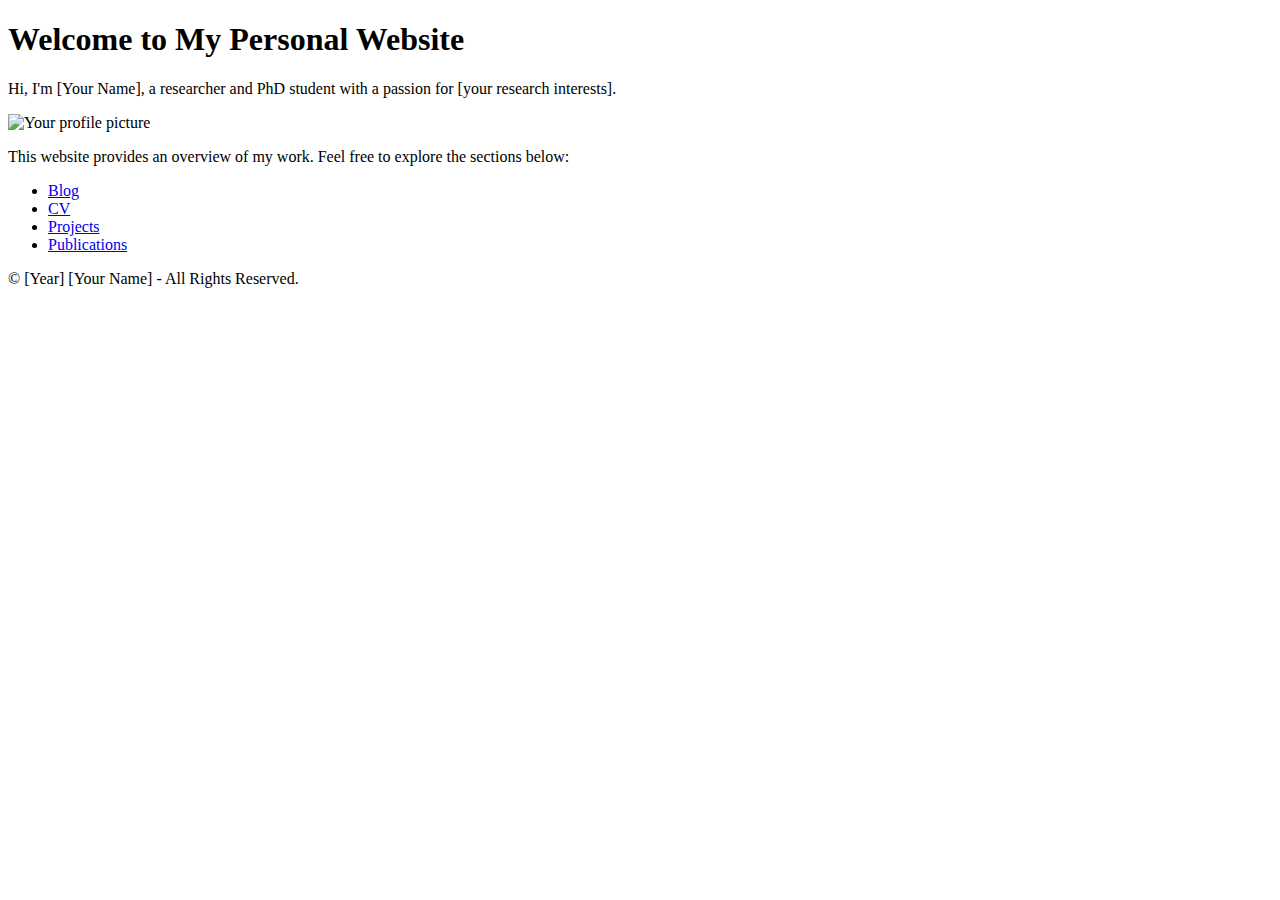
==== index.html @ 4cb52466 "Create index.html" ====
<!DOCTYPE html>
<html lang="en">
<head>
    <meta charset="UTF-8">
    <meta name="viewport" content="width=device-width, initial-scale=1.0">
    <meta http-equiv="X-UA-Compatible" content="ie=edge">
    <title>Your Name - Home</title>
    <link rel="stylesheet" href="style.css">
</head>
<body>
    <header>
        <h1>Welcome to My Personal Website</h1>
        <p>Hi, I'm [Your Name], a researcher and PhD student with a passion for [your research interests].</p>
    </header>

    <section id="profile">
        <img src="profile.jpg" alt="Your profile picture" class="profile-pic">
        <p>This website provides an overview of my work. Feel free to explore the sections below:</p>
    </section>

    <nav>
        <ul>
            <li><a href="blog.html">Blog</a></li>
            <li><a href="cv.html">CV</a></li>
            <li><a href="projects.html">Projects</a></li>
            <li><a href="publications.html">Publications</a></li>
        </ul>
    </nav>

    <footer>
        <p>© [Year] [Your Name] - All Rights Reserved.</p>
    </footer>
</body>
</html>
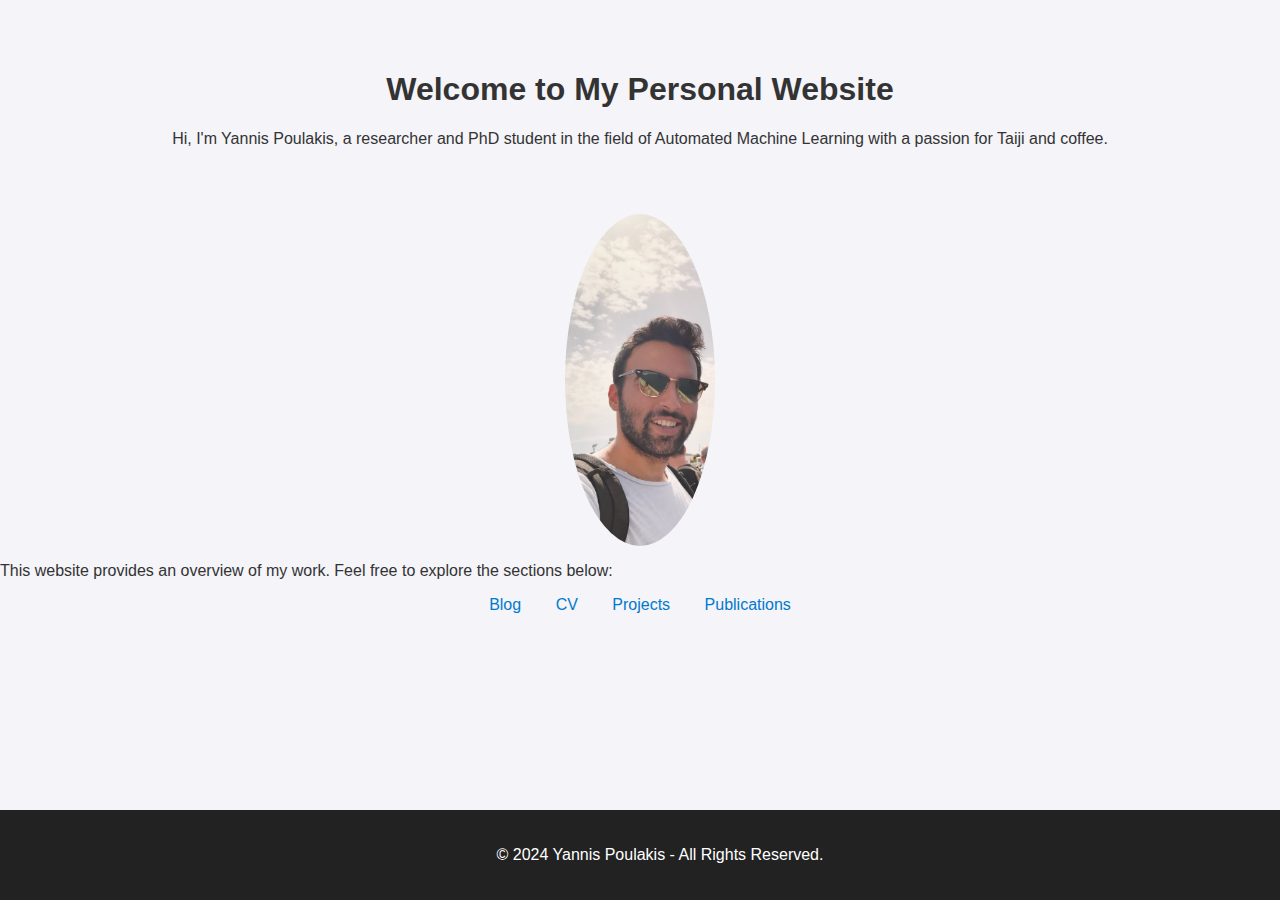
==== commit 157158c4: "Update index.html" ====
--- a/index.html
+++ b/index.html
@@ -10,11 +10,11 @@
 <body>
     <header>
         <h1>Welcome to My Personal Website</h1>
-        <p>Hi, I'm [Your Name], a researcher and PhD student with a passion for [your research interests].</p>
+        <p>Hi, I'm Yannis Poulakis, a researcher and PhD student in the field of Automated Machine Learning with a passion for Taiji and coffee.</p>
     </header>
 
     <section id="profile">
-        <img src="profile.jpg" alt="Your profile picture" class="profile-pic">
+        <img src="poulakis_profile_pic.jpg" alt="Your profile picture" class="profile-pic">
         <p>This website provides an overview of my work. Feel free to explore the sections below:</p>
     </section>
 
@@ -28,7 +28,7 @@
     </nav>
 
     <footer>
-        <p>© [Year] [Your Name] - All Rights Reserved.</p>
+        <p>© 2024 Yannis Poulakis - All Rights Reserved.</p>
     </footer>
 </body>
 </html>
--- a/style.css
+++ b/style.css
@@ -0,0 +1,45 @@
+body {
+    font-family: Arial, sans-serif;
+    margin: 0;
+    padding: 0;
+    background-color: #f4f4f9;
+    color: #333;
+}
+
+header {
+    text-align: center;
+    padding: 50px;
+}
+
+.profile-pic {
+    display: block;
+    margin: 0 auto;
+    width: 150px;
+    border-radius: 50%;
+}
+
+nav ul {
+    list-style-type: none;
+    padding: 0;
+    text-align: center;
+}
+
+nav ul li {
+    display: inline-block;
+    margin: 0 15px;
+}
+
+nav ul li a {
+    text-decoration: none;
+    color: #007acc;
+}
+
+footer {
+    text-align: center;
+    padding: 20px;
+    background-color: #222;
+    color: #fff;
+    position: fixed;
+    width: 100%;
+    bottom: 0;
+}
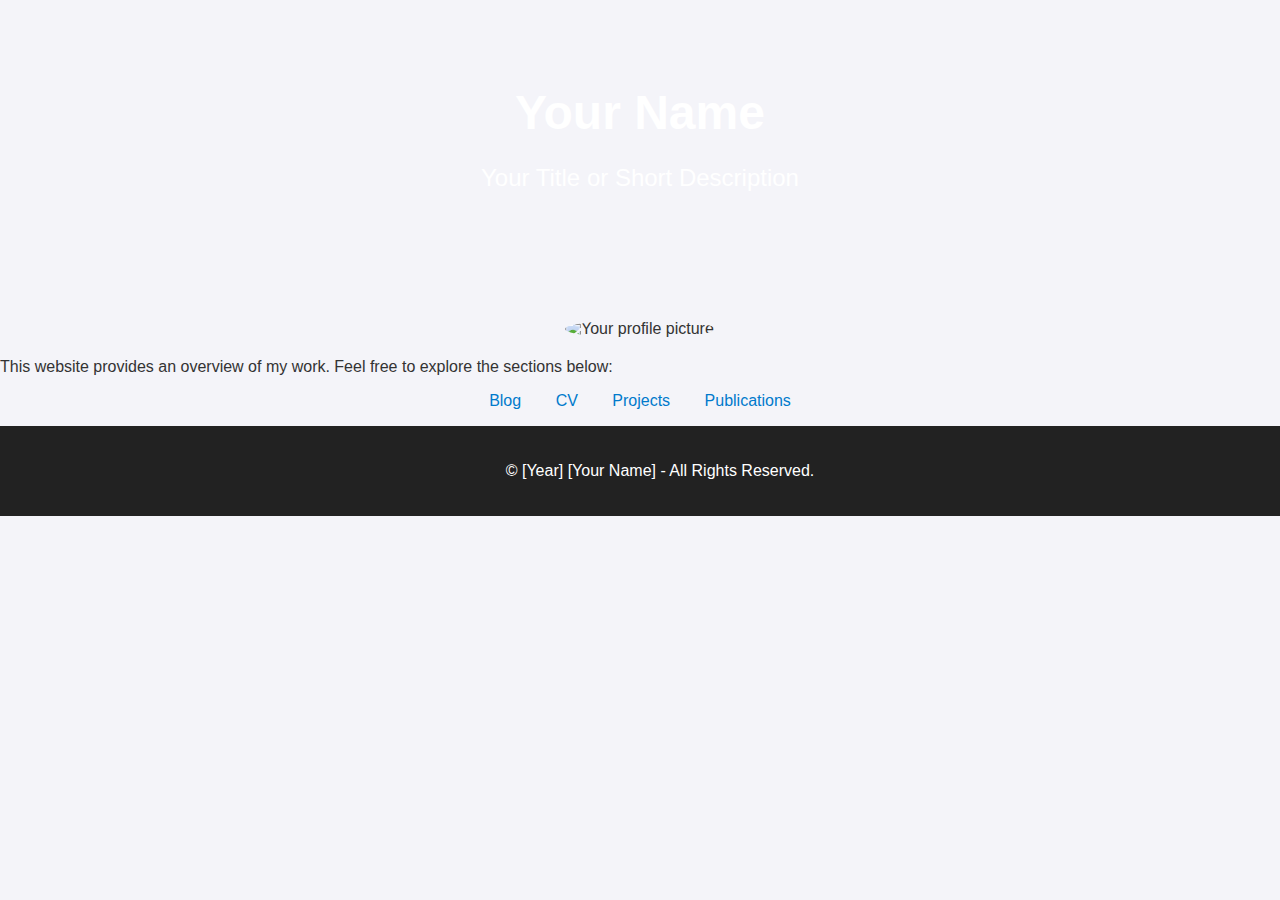
==== commit adef5f6e: "Update index.html" ====
--- a/index.html
+++ b/index.html
@@ -8,13 +8,15 @@
     <link rel="stylesheet" href="style.css">
 </head>
 <body>
-    <header>
-        <h1>Welcome to My Personal Website</h1>
-        <p>Hi, I'm Yannis Poulakis, a researcher and PhD student in the field of Automated Machine Learning with a passion for Taiji and coffee.</p>
+    <header class="page-header">
+        <div class="header-content">
+            <h1>Your Name</h1>
+            <p>Your Title or Short Description</p>
+        </div>
     </header>
 
     <section id="profile">
-        <img src="poulakis_profile_pic.jpg" alt="Your profile picture" class="profile-pic">
+        <img src="profile.jpg" alt="Your profile picture" class="profile-pic">
         <p>This website provides an overview of my work. Feel free to explore the sections below:</p>
     </section>
 
@@ -28,7 +30,7 @@
     </nav>
 
     <footer>
-        <p>© 2024 Yannis Poulakis - All Rights Reserved.</p>
+        <p>© [Year] [Your Name] - All Rights Reserved.</p>
     </footer>
 </body>
 </html>
--- a/style.css
+++ b/style.css
@@ -1,3 +1,4 @@
+/* General styling for body and layout */
 body {
     font-family: Arial, sans-serif;
     margin: 0;
@@ -6,14 +7,35 @@
     color: #333;
 }
 
-header {
-    text-align: center;
-    padding: 50px;
+/* Header with background image */
+.page-header {
+    background-image: url('header-background.jpg'); /* Replace with your image name */
+    background-size: cover;
+    background-position: center;
+    height: 300px;
+    display: flex;
+    align-items: center;
+    justify-content: center;
+    color: white;
 }
 
+.header-content {
+    text-align: center;
+}
+
+.page-header h1 {
+    font-size: 3em;
+    margin: 0;
+}
+
+.page-header p {
+    font-size: 1.5em;
+}
+
+/* Rest of the styles */
 .profile-pic {
     display: block;
-    margin: 0 auto;
+    margin: 20px auto;
     width: 150px;
     border-radius: 50%;
 }
@@ -39,7 +61,7 @@
     padding: 20px;
     background-color: #222;
     color: #fff;
-    position: fixed;
+    position: relative;
+    bottom: 0;
     width: 100%;
-    bottom: 0;
 }
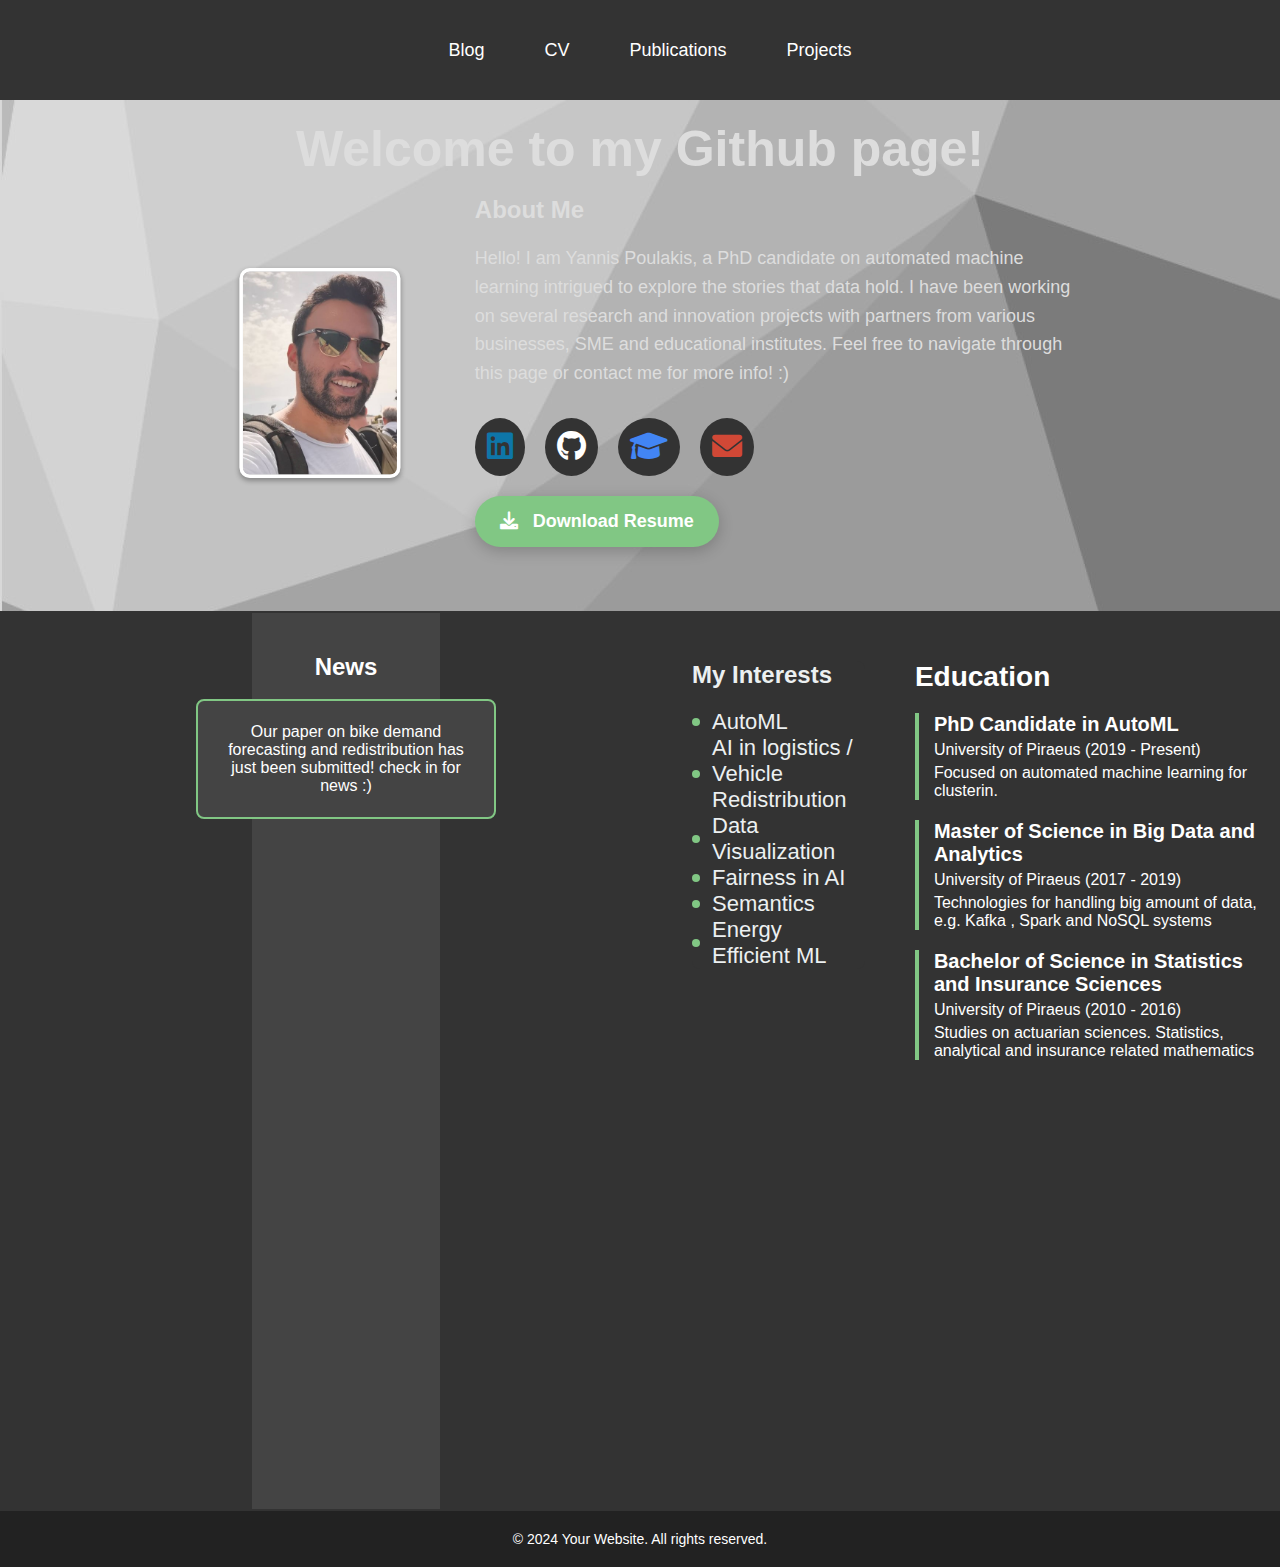
==== commit 8ee7444a: "Initial Commit" ====
--- a/index.html
+++ b/index.html
@@ -1,36 +1,110 @@
 <!DOCTYPE html>
-<html lang="en">
+<html lang="en" xmlns="http://www.w3.org/1999/html">
 <head>
     <meta charset="UTF-8">
     <meta name="viewport" content="width=device-width, initial-scale=1.0">
-    <meta http-equiv="X-UA-Compatible" content="ie=edge">
-    <title>Your Name - Home</title>
-    <link rel="stylesheet" href="style.css">
+    <meta name="description" content="Simple Website with Dark Background and Navigation">
+    <title>Simple Website</title>
+    <link rel="stylesheet" href="styles.css">
+	<link rel="stylesheet" href="https://cdnjs.cloudflare.com/ajax/libs/font-awesome/6.0.0-beta3/css/all.min.css">
 </head>
 <body>
-    <header class="page-header">
-        <div class="header-content">
-            <h1>Your Name</h1>
-            <p>Your Title or Short Description</p>
-        </div>
-    </header>
 
-    <section id="profile">
-        <img src="profile.jpg" alt="Your profile picture" class="profile-pic">
-        <p>This website provides an overview of my work. Feel free to explore the sections below:</p>
-    </section>
-
+<header>
     <nav>
         <ul>
-            <li><a href="blog.html">Blog</a></li>
-            <li><a href="cv.html">CV</a></li>
-            <li><a href="projects.html">Projects</a></li>
-            <li><a href="publications.html">Publications</a></li>
+            <li><a href="#about">Blog</a></li>
+            <li><a href="#news">CV</a></li>
+            <li><a href="#publications">Publications</a></li>
+            <li><a href="#projects">Projects</a></li>
+
         </ul>
     </nav>
+</header>
 
-    <footer>
-        <p>© [Year] [Your Name] - All Rights Reserved.</p>
-    </footer>
+
+<section id="about">
+    <h1 style="text-align:center; font-size:50px;">Welcome to my Github page!</h1>
+    <br>
+    <div class="about-container">
+        <img src="poulakis_profile_pic.jpg" alt="Profile Picture" class="profile-pic">
+        <div class="about-text">
+            <h2>About Me</h2>
+            <p>Hello! I am Yannis Poulakis, a PhD candidate on automated machine learning intrigued to explore the stories
+                that data hold. I have been working on several research and innovation projects with partners from
+                various businesses, SME and educational institutes. Feel free to navigate through this page or contact
+                me for more info! :)
+            </p>
+			<!-- Social Media Links (Icons) -->
+            <div class="social-links">
+                <a href="https://www.linkedin.com/in/yannis-poulakis" target="_blank" class="social-icon linkedin">
+                    <i class="fab fa-linkedin"></i>
+                </a>
+                <a href="https://github.com/yannispoulakis" target="_blank" class="social-icon github">
+                    <i class="fab fa-github"></i>
+                </a>
+                <a href="https://scholar.google.com/citations?user=0Z4P9RIAAAAJ&hl=en" target="_blank" class="social-icon scholar">
+                    <i class="fas fa-graduation-cap"></i> <!-- You can also use the 'fa-graduation-cap' or other icons -->
+                </a>
+                <a href="mailto:giannispoy@gmail.com" class="social-icon email">
+                    <i class="fas fa-envelope"></i>
+                </a>
+            </div>
+              <a href="path/to/your/resume.pdf" download="Resume" class="fancy-download-btn">
+                  <i class="fas fa-download"></i> Download Resume
+    </a>
+        </div>
+    </div>
+</section>
+<div class="sections-container">
+    <section id="news" >
+        <h2>News</h2>
+        <br>
+        <div class="inner-rectangle">
+            <p>Our paper on bike demand forecasting and redistribution has just been submitted! check in for news :)</p>
+        </div>
+
+
+    </section>
+    <div class="center-container">
+        <div class="interests">
+            <h2>My Interests</h2>
+            <ul>
+                <li>AutoML</li>
+                <li>AI in logistics / Vehicle Redistribution</li>
+                <li>Data Visualization</li>
+                <li>Fairness in AI</li>
+                <li>Semantics</li>
+                <li>Energy Efficient ML</li>
+            </ul>
+        </div>
+        <section id="education-section">
+              <h2>Education</h2>
+              <ul class="education-list">
+                <li>
+                  <h3>PhD Candidate in AutoML</h3>
+                  <p>University of Piraeus (2019 - Present)</p>
+                  <p>Focused on automated machine learning for clusterin.</p>
+                </li>
+                <li>
+                  <h3>Master of Science in Big Data and Analytics</h3>
+                  <p>University of Piraeus (2017 - 2019)</p>
+                  <p>Technologies for handling big amount of data, e.g. Kafka , Spark and NoSQL systems</p>
+                </li>
+                <li>
+                  <h3>Bachelor of Science in Statistics and Insurance Sciences</h3>
+                  <p>University of Piraeus (2010 - 2016)</p>
+                  <p>Studies on actuarian sciences. Statistics, analytical and insurance related mathematics</p>
+                </li>
+              </ul>
+            </section>
+    </div>
+</div>
+
+
+<footer>
+    <p>&copy; 2024 Your Website. All rights reserved.</p>
+</footer>
 </body>
 </html>
+
--- a/styles.css
+++ b/styles.css
@@ -0,0 +1,371 @@
+/* General Reset for margins and padding */
+* {
+    margin: 0;
+    padding: 0;
+    box-sizing: border-box;
+}
+
+body {
+    font-family: Arial, sans-serif;
+    background-color: #333; /* Dark background */
+    color: #fff; /* White text */
+    padding-top: 60px; /* Space for the header */
+    min-height: 100vh;
+    display: flex;
+    flex-direction: column;
+    justify-content: space-between;
+	flex:1;
+}
+
+/* Header and Navigation */
+header {
+    background-color: #333;
+    height: 100px;
+    display: flex;
+    justify-content: center;
+    align-items: center;
+    position: fixed;
+    top: 0;
+    left: 0;
+    right: 0;
+    z-index: 1000;
+}
+
+nav ul {
+    list-style: none;
+    display: flex;
+    justify-content: center;
+    margin: 0;
+    padding: 0;
+}
+
+nav ul li {
+
+    margin-left: 20px;
+}
+
+nav ul li a {
+    text-decoration: none;
+    color: #fff;
+    font-size: 18px;
+    padding: 20px;
+    display: block;
+    height: 100%;
+    line-height: 50px;
+}
+
+nav ul li a:hover {
+    color: #ffa500;
+}
+
+/* About Section */
+#about {
+    background-color: #444; /* Slightly lighter background */
+    color: #ddd;
+    padding: 60px 20px;
+    background-image: url("bg.jpg");
+
+}
+
+.about-container {
+    display: flex;
+    justify-content: center;
+    align-items: center;
+    gap: 40px;
+    flex-wrap: wrap;
+    text-align: left;
+
+}
+
+.profile-pic {
+    scale: 0.7;
+    width: 200x;
+    height: 300px;
+    border-radius: 15px;
+    object-fit: contain;
+    border: 5px solid #fff;
+    box-shadow: 0 4px 8px rgba(0, 0, 0, 0.3);
+    transition: transform 0.3s ease, box-shadow 0.3s ease;
+}
+
+.profile-pic:hover {
+    transform: scale(1.1);
+    box-shadow: 0 8px 16px rgba(0, 0, 0, 0.4);
+}
+
+.about-text {
+    max-width: 600px;
+}
+
+.about-text h2 {
+    font-size: 24px;
+    margin-bottom: 20px;
+}
+
+.about-text p {
+    font-size: 18px;
+    line-height: 1.6;
+}
+
+.social-links {
+    margin-top: 30px;
+    display: flex;
+    justify-content: flex-start;
+    gap: 20px;
+}
+
+.social-icon {
+    font-size: 30px;
+    color: #fff;
+    background-color: #333;
+    padding: 12px;
+    border-radius: 50%;
+    transition: background-color 0.3s, transform 0.3s;
+}
+
+.social-icon:hover {
+    background-color: #ffa500; /* Highlight color on hover */
+    transform: scale(1.1);
+}
+
+.social-icon.linkedin {
+    color: #0e76a8;
+}
+
+.social-icon.github {
+    color: #FFFFFF;
+}
+
+.social-icon.scholar {
+    color: #4285F4; /* You can use a Google Scholar color or leave it neutral */
+}
+
+.social-icon.email {
+    color: #d14836;
+}
+
+.sections-container {
+    display: flex;
+    height: 100vh; /* Full viewport height */
+    gap: 0px; /* Space between news and middle section */
+
+}
+
+.middle-section {
+    display: flex;
+    flex-direction: column;
+    justify-content: space-between;
+    width: 35%; /* Takes 70% of the container width */
+    color: #b3b6ba;
+}
+/* News Section */
+#news {
+    background-color: #444;
+    color: #fff;
+    padding: 40px 20px;
+    display: flex;
+    flex-direction: column;
+    align-items: center;
+    text-align: center;
+    width: 15%; /* Takes 30% of the container width */
+    margin-left:250px;
+    margin-right: 200px;
+    border: 2px solid #333;
+
+}
+
+.inner-rectangle {
+    border: 2px solid #81c784;
+    padding: 20px;
+    width: 300px; /* Fixed width */
+    height: 120px; /* Fixed height */
+    display: flex; /* Flexbox for centering content inside */
+    justify-content: center; /* Centers the paragraph horizontally */
+    align-items: center; /* Centers the paragraph vertically */
+    border-radius: 8px; /* Optional: rounds the corners */
+    background-color: #444; /* Optional: background color for visibility */
+    margin-bottom: 10px;
+}
+
+
+/* Footer */
+footer {
+    background-color: #222;
+    color: #fff;
+    text-align: center;
+    padding: 20px;
+    font-size: 14px;
+    position: relative;
+    margin-top: auto;
+}
+
+/* SkillsSection */
+#skills-section {
+    padding:  40px 20px;
+    background-color: #333;
+    color: #fff;
+
+}
+#skills-section h2 {
+  font-size: 28px;
+  margin-bottom: 20px;
+  text-align: center;
+}
+.skills-grid {
+  display: grid;
+  grid-template-columns: repeat(3, 1fr);
+  gap: 30px;
+}
+
+.skill {
+  margin-bottom: 15px;
+}
+
+.skill-bar {
+  background-color: #333;
+  border-radius: 10px;
+  overflow: hidden;
+  position: relative;
+  height: 40px;
+}
+
+.skill-level {
+  background: linear-gradient(to right, #4caf50, #81c784);
+  height: 100%;
+  border-radius: 10px;
+  position: relative;
+  transition: 0.3s ease;
+}
+
+/* education section */
+#education-section {
+  padding: 0px 0px;
+  background-color: #333;
+  color: #fff;
+
+}
+
+#education-section h2 {
+  font-size: 28px;
+  margin-bottom: 20px;
+
+}
+
+.education-list {
+  list-style: none;
+  padding: 0;
+}
+
+.education-list li {
+  margin-bottom: 20px;
+  border-left: 4px solid #81c784;
+  padding-left: 15px;
+}
+
+.education-list h3 {
+  font-size: 20px;
+  margin-bottom: 5px;
+}
+
+.education-list p {
+  margin: 5px 0;
+}
+
+
+.center-container {
+    display: flex;
+    justify-content: center;
+    align-items: flex-start;
+    margin: 50px 0;
+}
+
+.interests, education {
+    background-color: #333; /* Dark background */
+    color: #ecf0f1; /* Light text */
+
+    margin: 0 50px; /* Space between the two containers */
+    border-radius: 8px; /* Rounded corners */
+    width: 300px; /* Fixed width for the containers */
+}
+
+.interests ul {
+    list-style-type: none; /* Remove default bullets */
+    padding: 0;
+    font-size: 22px; /* Adjust font size as needed */
+}
+
+.interests ul li {
+    position: relative; /* For positioning the custom bullet */
+    padding-left: 20px; /* Space for the custom bullet */
+}
+
+.interests li::before {
+    content: ''; /* Creates a pseudo-element */
+    position: absolute; /* Positioning the custom bullet */
+    left: 0; /* Aligns it to the left */
+    top: 50%; /* Centers it vertically */
+    transform: translateY(-50%); /* Adjusts vertical position */
+    width: 8px; /* Bullet width */
+    height: 8px; /* Bullet height */
+    border-radius: 50%; /* Makes it circular */
+    background-color: #81c784; /* Change this to your desired bullet color */
+}
+
+.interests h2 {
+    margin-bottom: 20px
+
+}
+
+#my-section {
+    padding: 20px;
+    display: flex;
+    justify-content: center; /* Centers the rectangle horizontally */
+    align-items: center; /* Centers the rectangle vertically */
+    height: calc(100vh - 100px); /* Adjust height to leave space for the header */
+    margin-top: 100px; /* Adds space for the header */
+}
+
+.fancy-download-btn {
+    display: inline-block;
+    padding: 15px 25px;
+    background-color: #81c784; /* Matches your contrast color */
+    color: #fff;
+    text-decoration: none;
+    border-radius: 50px; /* Rounder corners for a modern look */
+    font-size: 18px;
+    font-weight: bold;
+    box-shadow: 0 4px 15px rgba(0, 0, 0, 0.2); /* Add some shadow */
+    transition: all 0.3s ease; /* Smooth transition for hover effects */
+    margin-top: 20px;
+    position: relative;
+    overflow: hidden;
+}
+
+.fancy-download-btn i {
+    margin-right: 10px; /* Spacing between icon and text */
+}
+
+/* Add a hover effect */
+.fancy-download-btn:hover {
+    background-color: #66bb6a; /* Darker green on hover */
+    box-shadow: 0 6px 20px rgba(0, 0, 0, 0.3); /* Stronger shadow */
+    transform: translateY(-2px); /* Slight lift on hover */
+}
+
+/* Button animation: subtle expanding effect */
+.fancy-download-btn:before {
+    content: '';
+    position: absolute;
+    top: 50%;
+    left: 50%;
+    width: 300%;
+    height: 300%;
+    background-color: rgba(255, 255, 255, 0.15);
+    transform: translate(-50%, -50%) scale(0);
+    border-radius: 50%;
+    transition: transform 0.5s ease;
+}
+
+.fancy-download-btn:hover:before {
+    transform: translate(-50%, -50%) scale(1);
+}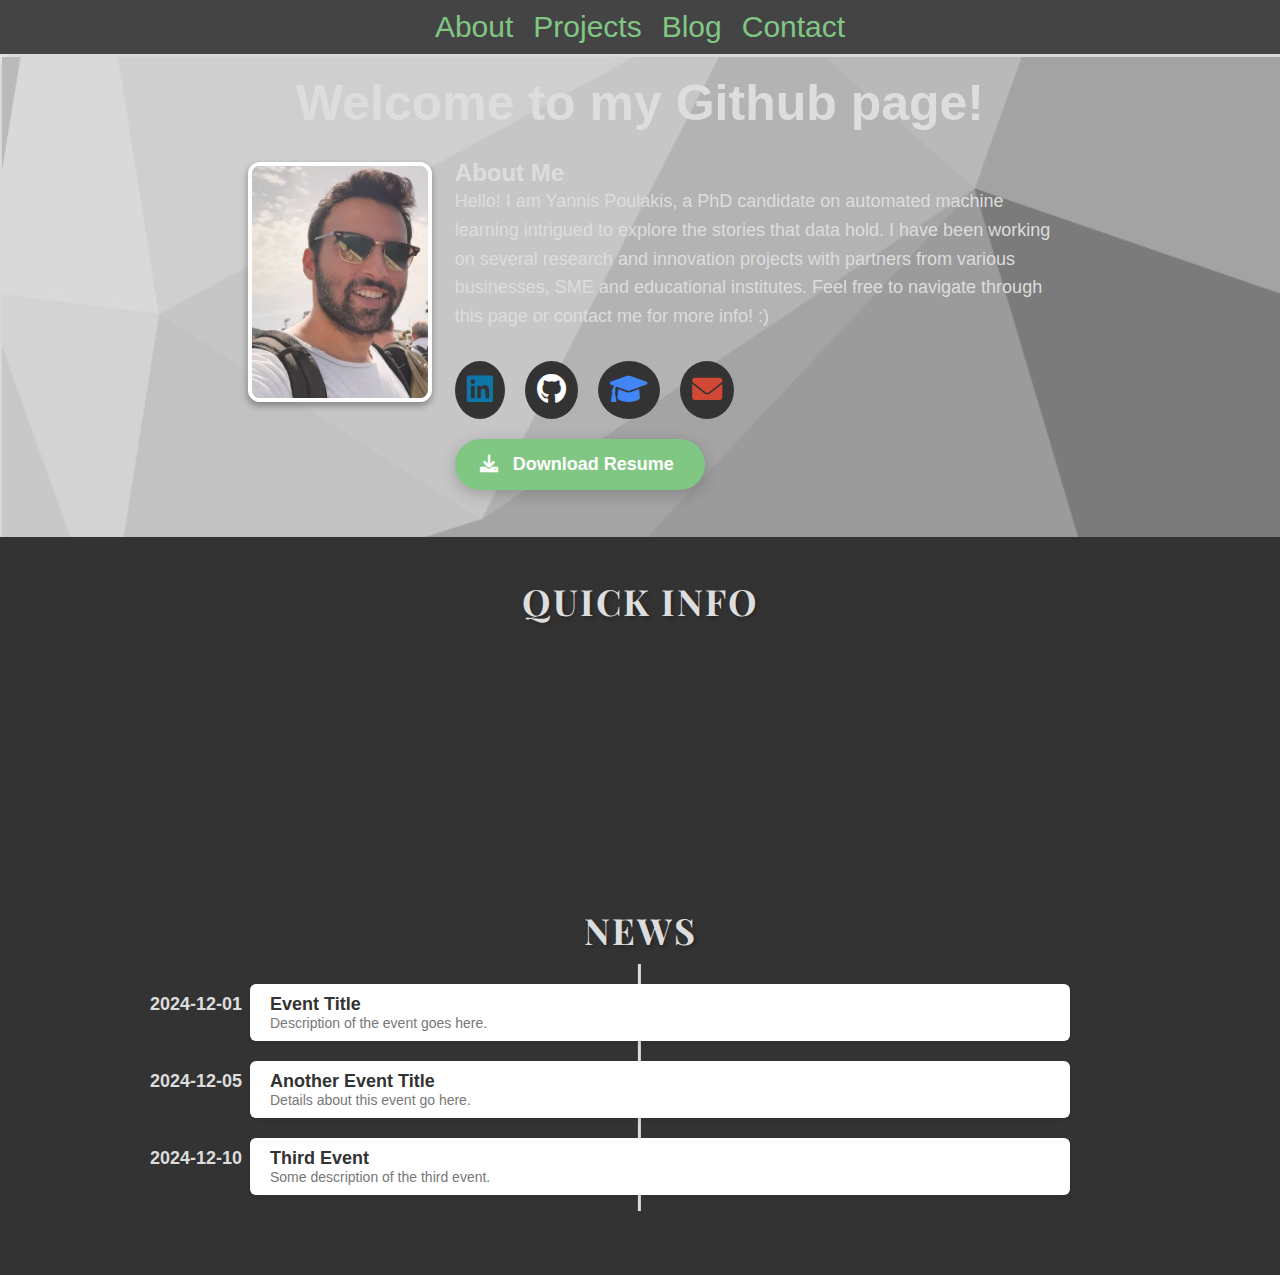
==== commit 9761c114: "new index page" ====
--- a/index.html
+++ b/index.html
@@ -1,31 +1,31 @@
 <!DOCTYPE html>
-<html lang="en" xmlns="http://www.w3.org/1999/html">
+<html lang="en">
 <head>
-    <meta charset="UTF-8">
-    <meta name="viewport" content="width=device-width, initial-scale=1.0">
-    <meta name="description" content="Simple Website with Dark Background and Navigation">
-    <title>Simple Website</title>
-    <link rel="stylesheet" href="styles.css">
-	<link rel="stylesheet" href="https://cdnjs.cloudflare.com/ajax/libs/font-awesome/6.0.0-beta3/css/all.min.css">
+  <meta charset="UTF-8">
+  <meta name="viewport" content="width=device-width, initial-scale=1.0">
+  <title>My Personal GitHub Page</title>
+  <link rel="stylesheet" href="style_2.css">
+  <link rel="stylesheet" href="css/main_page.css">
+  <link rel="stylesheet" href="https://cdnjs.cloudflare.com/ajax/libs/font-awesome/6.0.0-beta3/css/all.min.css">
+  <link href="https://fonts.googleapis.com/css2?family=Roboto:wght@700&family=Playfair+Display:wght@700&display=swap" rel="stylesheet">
+  <style>
+    /* Background color for the whole page */
+  </style>
 </head>
-<body>
-
-<header>
-    <nav>
-        <ul>
-            <li><a href="#about">Blog</a></li>
-            <li><a href="#news">CV</a></li>
-            <li><a href="#publications">Publications</a></li>
-            <li><a href="#projects">Projects</a></li>
-
-        </ul>
-    </nav>
-</header>
 
 
-<section id="about">
+<body>
+  <!-- Navigation Bar -->
+  <div class="navbar">
+      <a href="#about">About</a>
+      <a href="#projects">Projects</a>
+      <a href="#blog">Blog</a>
+      <a href="#contact">Contact</a>
+  </div>
+
+  <section id="about">
     <h1 style="text-align:center; font-size:50px;">Welcome to my Github page!</h1>
-    <br>
+
     <div class="about-container">
         <img src="poulakis_profile_pic.jpg" alt="Profile Picture" class="profile-pic">
         <div class="about-text">
@@ -50,61 +50,82 @@
                     <i class="fas fa-envelope"></i>
                 </a>
             </div>
-              <a href="path/to/your/resume.pdf" download="Resume" class="fancy-download-btn">
+              <a href="POULAKIS_YANNIS_CV.pdf" download="Yannis_Poulakis_CV" class="fancy-download-btn">
                   <i class="fas fa-download"></i> Download Resume
     </a>
         </div>
     </div>
 </section>
-<div class="sections-container">
-    <section id="news" >
-        <h2>News</h2>
-        <br>
-        <div class="inner-rectangle">
-            <p>Our paper on bike demand forecasting and redistribution has just been submitted! check in for news :)</p>
+
+<!-- Quick Resume Section -->
+  <div class="quick-resume">
+    <h2> Quick Info </h2>
+    <div class="cards-container">
+      <!-- Education Card -->
+      <div class="card">
+        <h3>Education</h3>
+        <ul>
+          <li>Bachelor of Science in Computer Science</li>
+          <li>University of XYZ</li>
+          <li>Graduated: 2020</li>
+        </ul>
+      </div>
+
+      <!-- Interests Card -->
+      <div class="card">
+        <h3>Interests</h3>
+        <ul>
+          <li>Data Science</li>
+          <li>Machine Learning</li>
+          <li>Dungeons & Dragons</li>
+        </ul>
+      </div>
+
+      <!-- Skills Card -->
+      <div class="card">
+        <h3>Skills</h3>
+        <ul>
+          <li>Python</li>
+          <li>Data Visualization</li>
+          <li>Clustering Algorithms</li>
+          <li>Web Development</li>
+        </ul>
+      </div>
         </div>
+  </div>
 
 
-    </section>
-    <div class="center-container">
-        <div class="interests">
-            <h2>My Interests</h2>
-            <ul>
-                <li>AutoML</li>
-                <li>AI in logistics / Vehicle Redistribution</li>
-                <li>Data Visualization</li>
-                <li>Fairness in AI</li>
-                <li>Semantics</li>
-                <li>Energy Efficient ML</li>
-            </ul>
+
+  <div class="timeline-header">
+    <h2> News </h2>
+  </div>
+
+
+<div class="timeline">
+
+    <div class="timeline-item">
+        <div class="timeline-date">2024-12-01</div>
+        <div class="timeline-content">
+            <h3>Event Title</h3>
+            <p>Description of the event goes here.</p>
         </div>
-        <section id="education-section">
-              <h2>Education</h2>
-              <ul class="education-list">
-                <li>
-                  <h3>PhD Candidate in AutoML</h3>
-                  <p>University of Piraeus (2019 - Present)</p>
-                  <p>Focused on automated machine learning for clusterin.</p>
-                </li>
-                <li>
-                  <h3>Master of Science in Big Data and Analytics</h3>
-                  <p>University of Piraeus (2017 - 2019)</p>
-                  <p>Technologies for handling big amount of data, e.g. Kafka , Spark and NoSQL systems</p>
-                </li>
-                <li>
-                  <h3>Bachelor of Science in Statistics and Insurance Sciences</h3>
-                  <p>University of Piraeus (2010 - 2016)</p>
-                  <p>Studies on actuarian sciences. Statistics, analytical and insurance related mathematics</p>
-                </li>
-              </ul>
-            </section>
+    </div>
+    <div class="timeline-item">
+        <div class="timeline-date">2024-12-05</div>
+        <div class="timeline-content">
+            <h3>Another Event Title</h3>
+            <p>Details about this event go here.</p>
+        </div>
+    </div>
+    <div class="timeline-item">
+        <div class="timeline-date">2024-12-10</div>
+        <div class="timeline-content">
+            <h3>Third Event</h3>
+            <p>Some description of the third event.</p>
+        </div>
     </div>
 </div>
 
+</body>
 
-<footer>
-    <p>&copy; 2024 Your Website. All rights reserved.</p>
-</footer>
-</body>
 </html>
-
--- a/style_2.css
+++ b/style_2.css
@@ -0,0 +1,465 @@
+body {
+      margin: 0;
+      padding: 0;
+      background-color: #333; /* Dark background */
+      color: #fff; /* Text color for contrast */
+      font-family: Arial, sans-serif;
+   }
+
+/* Responsive container */
+.container {
+      max-width: 1200px;
+      margin: 0 auto;
+      padding: 20px;
+      text-align: center;
+}
+
+/* --- Navigation Bar --- */
+.navbar {
+      display: flex;
+      justify-content: center;
+      align-items: center;
+      background-color: #444; /* Slightly lighter than the body */
+      padding: 10px 20px;
+      position: sticky; /* Stays at the top */
+      top: 0;
+      z-index: 1000;
+    }
+
+
+.navbar a {
+      color: #81c784; /* Highlight color */
+      text-decoration: none;
+      margin: 0 10px;
+      font-size: 30px;
+    }
+
+.navbar a:hover {
+      text-decoration: underline;
+    }
+/* --- Navigation Bar --- */
+
+
+/* About Section */
+#about {
+    background-color: #444; /* Slightly lighter background */
+    color: #ddd;
+    padding: 20px;
+    background-image: url("bg.jpg");
+}
+
+#about h2 {
+    margin-bottom: 0;
+    }
+
+.about-container {
+    display: flex;
+    justify-content: center;
+    align-items: center;
+    flex-wrap: wrap;
+    text-align: left;
+    margin-top: 0;
+}
+
+.profile-pic {
+    scale: 0.8;
+    width: 200x;
+    height: 300px;
+    border-radius: 15px;
+    object-fit: cover;
+    border: 5px solid #fff;
+    box-shadow: 0 4px 8px rgba(0, 0, 0, 0.3);
+    transition: transform 0.3s ease, box-shadow 0.3s ease;
+    margin-bottom: 85px;
+}
+
+.profile-pic:hover {
+    transform: scale(1.1);
+    box-shadow: 0 8px 16px rgba(0, 0, 0, 0.4);
+}
+
+.about-text {
+    max-width: 600px;
+    display: flex; /* Make the text container also a flex container */
+    flex-direction: column; /* Stack content vertically */
+    justify-content: center; /* Vertically align the text */
+}
+
+.about-text h2 {
+    font-size: 24px;
+    margin-bottom: 20px;
+}
+
+.about-text p {
+    font-size: 18px;
+    line-height: 1.6;
+}
+
+.social-links {
+    margin-top: 30px;
+    display: flex;
+    justify-content: flex-start;
+    gap: 20px;
+}
+
+.social-icon {
+    font-size: 30px;
+    color: #fff;
+    background-color: #333;
+    padding: 12px;
+    border-radius: 50%;
+    transition: background-color 0.3s, transform 0.3s;
+}
+
+.social-icon:hover {
+    background-color: #ffa500; /* Highlight color on hover */
+    transform: scale(1.1);
+}
+
+.social-icon.linkedin {
+    color: #0e76a8;
+}
+
+.social-icon.github {
+    color: #FFFFFF;
+}
+
+.social-icon.scholar {
+    color: #4285F4; /* You can use a Google Scholar color or leave it neutral */
+}
+
+.social-icon.email {
+    color: #d14836;
+}
+
+/* Download Resume Button */
+.fancy-download-btn {
+    display: inline-block;
+    padding: 15px 25px;
+    background-color: #81c784; /* Matches your contrast color */
+    color: #fff;
+    text-decoration: none;
+    border-radius: 50px; /* Rounder corners for a modern look */
+    font-size: 18px;
+    font-weight: bold;
+    box-shadow: 0 4px 15px rgba(0, 0, 0, 0.2); /* Add some shadow */
+    transition: all 0.3s ease; /* Smooth transition for hover effects */
+    margin-top: 20px;
+    position: relative;
+    overflow: hidden;
+    max-width: 250px;
+}
+
+.fancy-download-btn i {
+    margin-right: 10px; /* Spacing between icon and text */
+}
+
+/* Add a hover effect */
+.fancy-download-btn:hover {
+    background-color: #66bb6a; /* Darker green on hover */
+    box-shadow: 0 6px 20px rgba(0, 0, 0, 0.3); /* Stronger shadow */
+    transform: translateY(-2px); /* Slight lift on hover */
+}
+
+/* Button animation: subtle expanding effect */
+.fancy-download-btn:before {
+    content: '';
+    position: absolute;
+    top: 50%;
+    left: 50%;
+    width: 300%;
+    height: 300%;
+    background-color: rgba(255, 255, 255, 0.15);
+    transform: translate(-50%, -50%) scale(0);
+    border-radius: 50%;
+    transition: transform 0.5s ease;
+}
+
+.fancy-download-btn:hover:before {
+    transform: translate(-50%, -50%) scale(1);
+}
+
+/* --- End Of Download Resume Button --- */
+
+
+
+
+
+
+
+
+
+
+/* Quick Resume */
+.quick-resume {
+      display: flex;
+      justify-content: center;
+      flex-wrap: wrap;
+      flex-direction: column;
+      align-items: center;
+      margin-top: 40px;
+      margin-bottom: 40px;
+      gap: 40px;
+    }
+
+.quick-resume h2{
+    font-family: 'Playfair Display', serif;
+    font-size: 36px;
+    font-weight: bold;
+    color: #ddd;
+    text-transform: uppercase;
+    letter-spacing: 2px;
+    text-shadow: 2px 2px 4px rgba(0, 0, 0, 0.3);
+
+}
+.cards-container {
+      display: flex;
+      justify-content: center;
+      flex-wrap: wrap;
+      flex-direction: row;
+      align-items: stretch;
+    }
+
+/* Cards */
+.card {
+  background-color: #444;
+  border-radius: 10px;
+  padding: 20px;
+  width: 400px;
+  margin: 10px;
+  box-shadow: 0 4px 8px rgba(0, 0, 0, 0.3);
+  text-align: center;
+  opacity: 0; /* Initially hidden */
+  transform: translateY(20px); /* Start slightly lower */
+  animation: fadeInUp 2s ease forwards; /* Animate into place */
+}
+
+@keyframes fadeInUp {
+  0% {
+    opacity: 0;
+    transform: translateY(20px); /* Starting position */
+  }
+  100% {
+    opacity: 1;
+    transform: translateY(0); /* Final position */
+  }
+}
+
+.card:nth-child(1) {
+    animation-delay: 0s;
+  }
+.card:nth-child(2) {
+    animation-delay: 0.4s;
+  }
+.card:nth-child(3) {
+    animation-delay: 0.6s;
+  }
+
+
+.card h3 {
+      margin-bottom: 15px;
+      color: #81c784;
+    }
+
+.card ul {
+      list-style-type: none;
+      padding: 0;
+    }
+
+.card ul li {
+      margin-bottom: 8px;
+    }
+
+.card:hover {
+  transform: scale(1.05); /* Slightly enlarges the card */
+  box-shadow: 0 8px 16px rgba(0, 0, 0, 0.5); /* Intensifies the shadow */
+}
+
+
+
+ .menu {
+      display: flex;
+      gap: 15px;
+    }
+
+
+.project-section {
+  display: flex;
+  flex-direction: column;
+  justify-content: center;
+  margin-top: 40px;
+  padding: 20px;
+  background-color: #333; /* Adjust based on your theme */
+  border-radius: 50px;
+  max-width: 35%; /* Limits width to 90% of the parent container */
+  margin-left: auto; /* Centers the section horizontally */
+  margin-right: auto; /* Centers the section horizontally */
+}
+
+.project-section h2 {
+  color: #81c784; /* Your preferred accent color */
+  text-align: center;
+  margin-bottom: 20px;
+}
+
+.project-container {
+  display: flex;
+  flex-wrap: nowrap; /* Ensure horizontal scrolling */
+  gap: 15px; /* Spacing between cards */
+  overflow-x: auto; /* Enable horizontal scrolling */
+  padding: 10px;
+  scroll-behavior: smooth; /* Smooth scrolling */
+}
+
+.project-container::-webkit-scrollbar {
+  height: 8px; /* Horizontal scrollbar height */
+}
+
+.project-container::-webkit-scrollbar-thumb {
+  background: #81c784; /* Thumb color */
+  border-radius: 10px;
+}
+
+.project-container::-webkit-scrollbar-track {
+  background: #444; /* Track color */
+}
+
+.card {
+  background-color: #444;
+  border-radius: 10px;
+  padding: 20px;
+  width: 250px; /* Equal card width */
+  flex-shrink: 0; /* Prevent shrinking */
+  text-align: center;
+  box-shadow: 0 4px 8px rgba(0, 0, 0, 0.3);
+  transition: transform 0.3s ease, box-shadow 0.3s ease;
+}
+
+.card:hover {
+  transform: scale(1.05); /* Enlarge slightly on hover */
+  box-shadow: 0 8px 16px rgba(0, 0, 0, 0.4);
+}
+
+
+
+.pcard {
+  background-color: #444;
+  border-radius: 10px;
+  width: 250px;
+  flex-shrink: 0;
+  text-align: center;
+  display: flex;
+  flex-direction: column;
+  padding: 0px;
+  box-shadow: 0 4px 8px rgba(0, 0, 0, 0.3);
+  transition: transform 0.3s ease, box-shadow 0.3s ease;
+}
+
+
+.pcard:hover {
+  transform: scale(1.05);
+  box-shadow: 0 8px 16px rgba(0, 0, 0, 0.4);
+}
+
+.pcard-header {
+  width: 100%;
+  height: 80px; /* Adjust height for header size */
+  overflow: hidden; /* Ensure image doesn't overflow */
+  border-radius: 5px;
+  margin: 0;
+  padding: 0;
+}
+
+.pcard-header img {
+  width: 100%; /* Ensure the image takes the full width of the header */
+  height: 100%; /* Ensure the image takes the full height of the header */
+  object-fit: cover; /* Crop the image to maintain aspect ratio */
+}
+
+.pcard-logo {
+  display: flex;
+  justify-content: center;
+  margin-bottom: 10px;
+}
+
+.pcard-logo img {
+  width: 40px; /* Adjust based on your logo size */
+  height: auto;
+}
+
+
+.pcard-content {
+  flex-grow: 1;
+  display: flex;
+  flex-direction: column;
+  align-items: flex-start;
+}
+
+.pcard-title {
+  color: #81c784;
+  font-size: 18px;
+  margin: 0 0 5px;
+}
+
+.pcard-description {
+  color: #ddd;
+  font-size: 14px;
+  margin: 0;
+}
+
+.pcard-footer {
+  display: flex;
+  justify-content: flex-end;
+  margin-top: 10px;
+}
+
+.pcard-footer a {
+  color: #81c784;
+  text-decoration: none;
+  font-size: 14px;
+  transition: color 0.3s ease;
+}
+
+.pcard-footer a:hover {
+  color: #66bb6a; /* Darker shade on hover */
+}
+
+
+
+
+
+
+
+
+
+
+
+
+
+
+
+
+
+
+
+    /* Responsive content container */
+.container {
+      max-width: 1200px;
+      margin: 0 auto;
+      padding: 20px;
+      text-align: center;
+    }
+
+@media (max-width: 768px) {
+      .navbar {
+        flex-wrap: wrap;
+        justify-content: center;
+      }
+
+      .menu {
+        flex-wrap: wrap;
+        justify-content: center;
+      }
+}
+
+
--- a/css/main_page.css
+++ b/css/main_page.css
@@ -0,0 +1,89 @@
+/* Basic reset */
+* {
+    margin: 0;
+    padding: 0;
+    box-sizing: border-box;
+}
+
+
+
+/* Timeline container */
+/* Centered Header */
+.timeline-header {
+    text-align: center;
+    margin-bottom: -50px;
+}
+
+.timeline-header h2 {
+    font-size: 28px;
+    font-weight: bold;
+    color: #ddd;
+}
+
+.timeline-header h2 {
+    font-family: 'Playfair Display', serif;
+    font-size: 36px;
+    font-weight: bold;
+    color: #ddd;
+    text-transform: uppercase;
+    letter-spacing: 2px;
+    text-shadow: 2px 2px 4px rgba(0, 0, 0, 0.3);
+}
+
+.timeline {
+    position: relative;
+    max-width: 900px;
+    margin: 40px auto;
+    padding: 20px;
+}
+
+/* Timeline line */
+.timeline::before {
+    content: "";
+    position: absolute;
+    top: 10;
+    left: 50%;
+    height: 85%;
+    border-left: 3px solid #ddd;
+    transform: translateX(-70%);
+}
+
+/* Each timeline item */
+.timeline-item {
+    position: relative;
+    margin: 20px 0;
+    padding-left: 40px;
+}
+
+/* Date section of each item */
+.timeline-date {
+    font-size: 18px;
+    font-weight: bold;
+    color: #ddd;
+    position: absolute;
+    left: -60px;
+    top: 10px;
+}
+
+/* Content of each item */
+.timeline-content {
+    background-color: #fff;
+    padding: 10px 20px;
+    border-radius: 6px;
+    box-shadow: 0 2px 5px rgba(0, 0, 0, 0.1);
+}
+
+.timeline-content h3 {
+    font-size: 18px;
+    color: #333;
+}
+
+.timeline-content p {
+    font-size: 14px;
+    color: #777;
+}
+
+/* Optional: Add a hover effect for each item */
+.timeline-item:hover .timeline-content {
+    background-color: #f9f9f9;
+}
